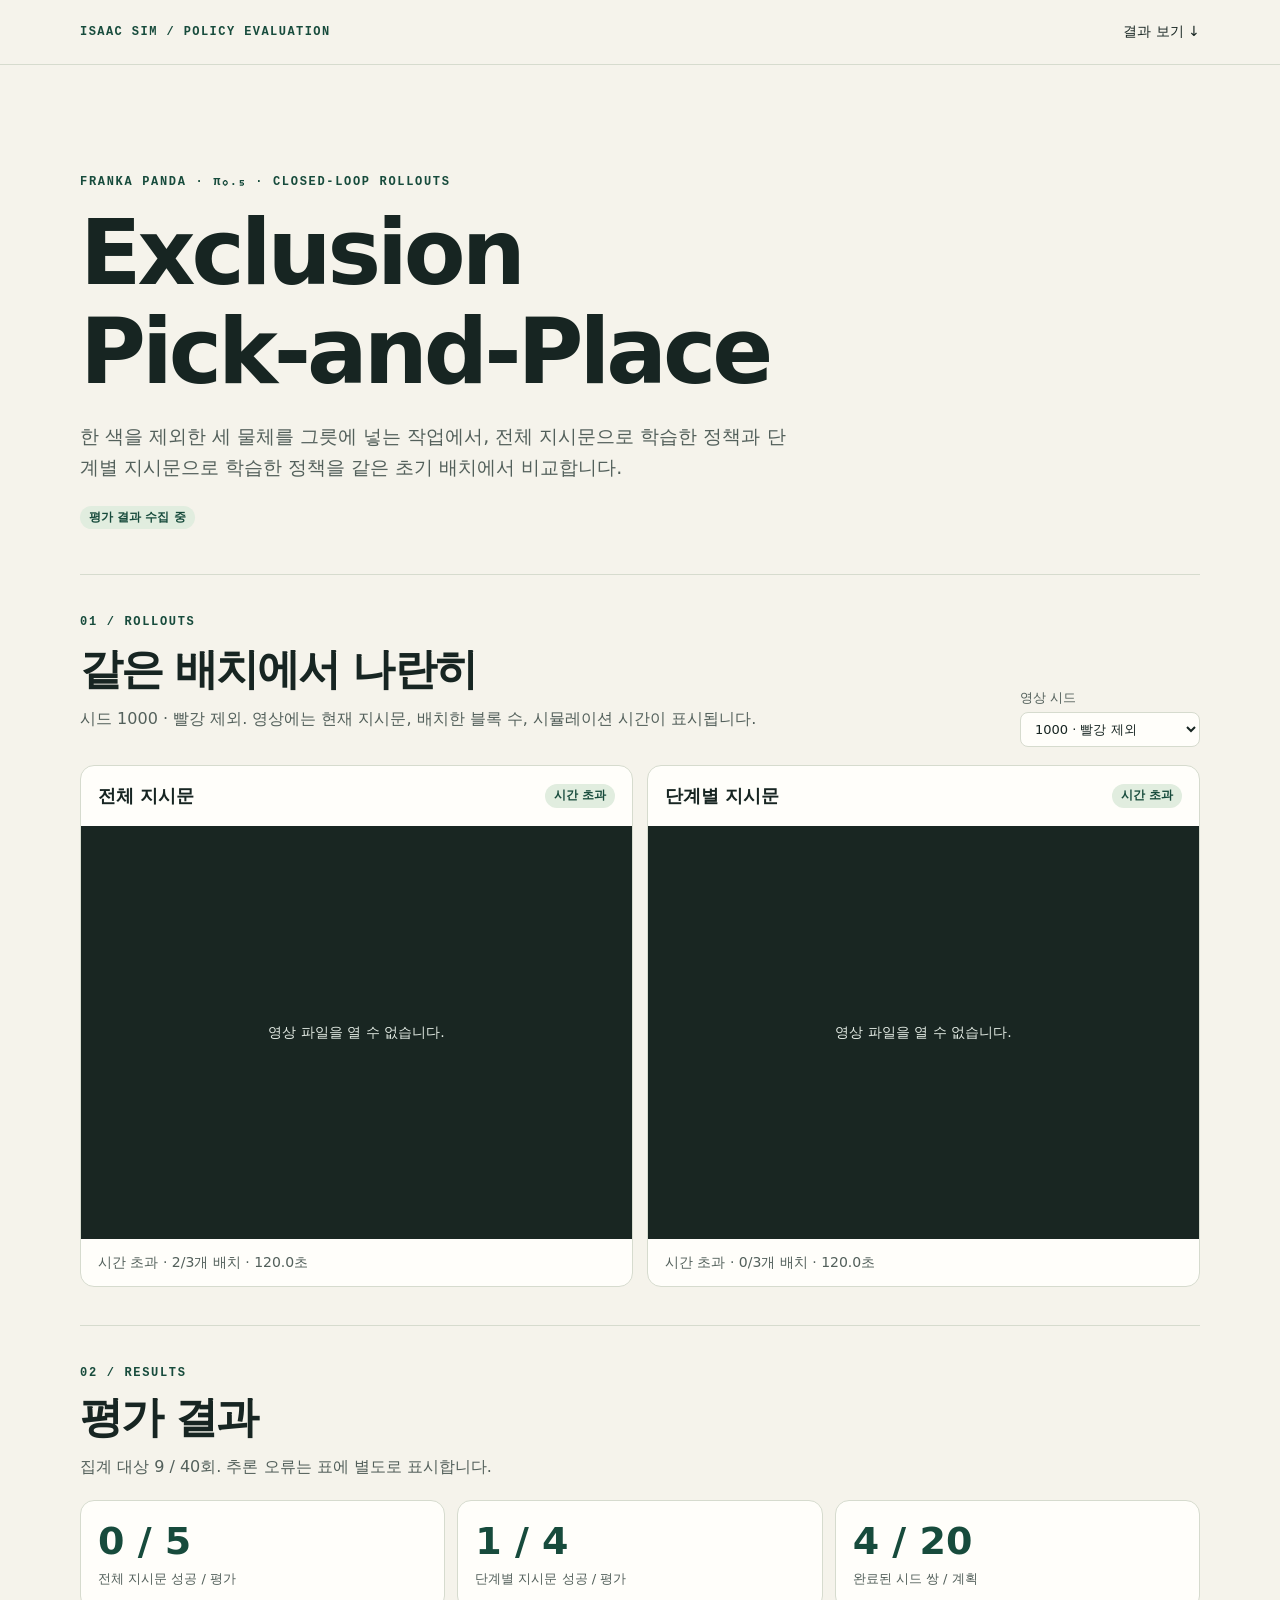
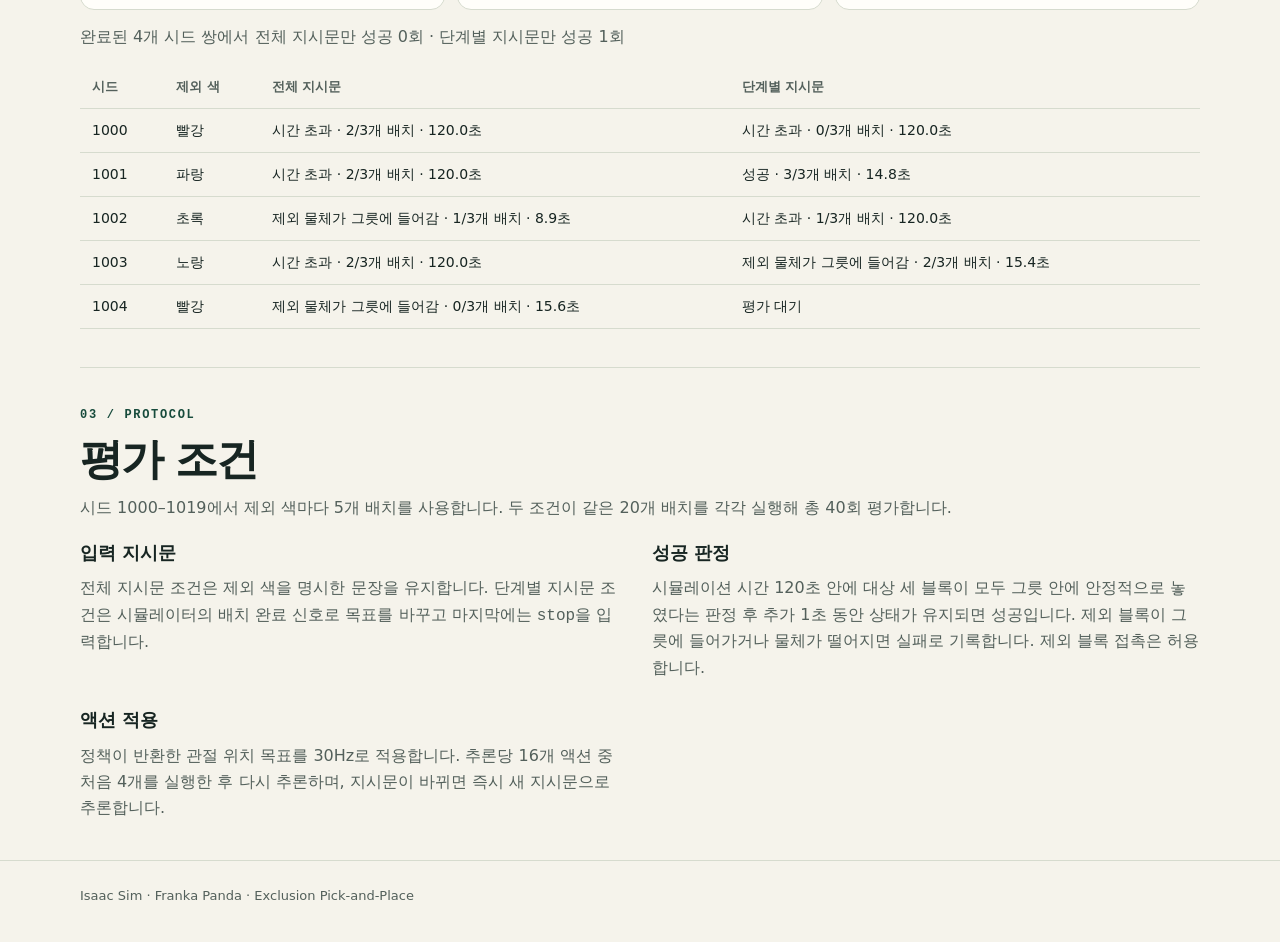
==== index.html @ 713e3135 "Publish initial Exclusion inference report with rollout videos" ====
<!doctype html>
<html lang="ko">
<head>
  <meta charset="utf-8">
  <meta name="viewport" content="width=device-width,initial-scale=1">
  <meta name="description" content="Isaac Sim의 Exclusion Pick-and-Place에서 두 π₀.₅ 정책을 같은 초기 배치로 비교합니다.">
  <title>Exclusion Pick-and-Place · π₀.₅ 평가</title>
  <style>
    :root { color-scheme:light; --paper:#f5f3eb; --ink:#172522; --muted:#53605b; --line:#d6dbce; --green:#174b3c; --chip:#e1eddf; --white:#fffefa; }
    * { box-sizing:border-box; }
    body { margin:0; background:var(--paper); color:var(--ink); font:16px/1.65 system-ui,sans-serif; }
    a { color:inherit; }
    button, select { font:inherit; }
    .wrap { width:min(1120px, calc(100% - 48px)); margin:auto; }
    .masthead { border-bottom:1px solid var(--line); }
    .masthead .wrap { min-height:64px; display:flex; align-items:center; justify-content:space-between; gap:12px; }
    .brand { color:var(--green); font:700 12px/1.4 ui-monospace,monospace; letter-spacing:.12em; }
    .masthead a { font-size:14px; text-decoration:none; }
    .hero { padding:clamp(48px,9vw,108px) 0 45px; }
    .eyebrow { margin:0 0 12px; color:var(--green); font:700 12px/1.5 ui-monospace,monospace; letter-spacing:.14em; }
    h1,h2,h3,p { margin-top:0; }
    h1,h2 { line-height:1.1; letter-spacing:-.045em; }
    h1 { max-width:870px; margin-bottom:20px; font-size:clamp(41px,8vw,90px); }
    h2 { font-size:clamp(27px,4vw,43px); margin-bottom:12px; }
    h3 { margin:0; font-size:18px; }
    .hero p:not(.eyebrow), .muted { color:var(--muted); }
    .hero p:not(.eyebrow) { max-width:720px; font-size:clamp(15px,2.2vw,19px); }
    .panel { border-top:1px solid var(--line); padding:38px 0; }
    .section-top { display:flex; align-items:end; justify-content:space-between; gap:16px; flex-wrap:wrap; }
    .section-top p { margin-bottom:15px; }
    .summary { display:grid; grid-template-columns:repeat(3,minmax(0,1fr)); gap:12px; margin-top:20px; }
    .stat,.clip { border:1px solid var(--line); border-radius:14px; background:var(--white); }
    .stat { padding:17px; }
    .stat strong { display:block; color:var(--green); font-size:clamp(24px,4vw,38px); line-height:1.25; font-variant-numeric:tabular-nums; }
    .stat span { font-size:13px; color:var(--muted); }
    .comparison { display:grid; grid-template-columns:1fr 1fr; gap:14px; margin-top:18px; }
    .clip { overflow:hidden; }
    .clip header { padding:15px 17px; display:flex; align-items:center; justify-content:space-between; gap:8px; flex-wrap:wrap; }
    .chip { display:inline-flex; align-items:center; border-radius:100px; background:var(--chip); color:var(--green); padding:2px 9px; font-size:12px; font-weight:650; }
    .film { aspect-ratio:4/3; background:#192622; color:#e2eae3; display:grid; place-items:center; text-align:center; }
    .film video { display:block; width:100%; height:100%; object-fit:contain; }
    .clip p { margin:0; padding:12px 17px; font-size:14px; color:var(--muted); }
    .clip .film p { color:inherit; }
    label { display:grid; gap:4px; color:var(--muted); font-size:13px; }
    select { min-width:180px; padding:8px 32px 8px 10px; border:1px solid var(--line); border-radius:8px; background:var(--white); color:var(--ink); }
    .table-scroll { overflow-x:auto; }
    table { width:100%; border-collapse:collapse; min-width:410px; font-variant-numeric:tabular-nums; }
    th,td { padding:10px 12px; border-bottom:1px solid var(--line); text-align:left; }
    th { font-size:13px; color:var(--muted); }
    td { font-size:14px; }
    .method { display:grid; grid-template-columns:1fr 1fr; gap:24px; }
    .method p { color:var(--muted); margin:8px 0 0; }
    footer { padding:24px 0 36px; border-top:1px solid var(--line); color:var(--muted); font-size:13px; }
    :focus-visible { outline:2px solid var(--green); outline-offset:3px; }
    @media (max-width:650px) {
      .wrap { width:calc(100% - 30px); }
      .comparison,.method { grid-template-columns:1fr; }
      .summary { gap:7px; }
      .stat { padding:10px 7px; }
      .stat span { font-size:11px; }
    }
  </style>
  <script src="./report.js" defer></script>
</head>
<body>
  <header class="masthead">
    <div class="wrap">
      <span class="brand">ISAAC SIM / POLICY EVALUATION</span>
      <a href="#results">결과 보기 ↓</a>
    </div>
  </header>
  <main class="wrap">
    <section class="hero" aria-labelledby="title">
      <p class="eyebrow">FRANKA PANDA · π₀.₅ · CLOSED-LOOP ROLLOUTS</p>
      <h1 id="title">Exclusion<br>Pick-and-Place</h1>
      <p>한 색을 제외한 세 물체를 그릇에 넣는 작업에서, 전체 지시문으로 학습한 정책과 단계별 지시문으로 학습한 정책을 같은 초기 배치에서 비교합니다.</p>
      <span class="chip" id="status" role="status">결과 확인 중</span>
    </section>
    <section class="panel" id="rollouts" aria-labelledby="rollouts-title">
      <div class="section-top">
        <div>
          <p class="eyebrow">01 / ROLLOUTS</p>
          <h2 id="rollouts-title">같은 배치에서 나란히</h2>
          <p class="muted" id="case-caption">영상에는 현재 지시문, 배치한 블록 수, 시뮬레이션 시간이 표시됩니다.</p>
        </div>
        <label>영상 시드
          <select id="seed" disabled><option>영상 대기 중</option></select>
        </label>
      </div>
      <div class="comparison" id="clips">
        <article class="clip">
          <header><h3>전체 지시문</h3></header>
          <div class="film"><p>영상 대기 중</p></div>
        </article>
        <article class="clip">
          <header><h3>단계별 지시문</h3></header>
          <div class="film"><p>영상 대기 중</p></div>
        </article>
      </div>
    </section>
    <section class="panel" id="results" aria-labelledby="results-title">
      <p class="eyebrow">02 / RESULTS</p>
      <h2 id="results-title">평가 결과</h2>
      <p class="muted" id="result-note">저장된 결과가 표시됩니다.</p>
      <div class="summary">
        <div class="stat"><strong id="full-count">—</strong><span>전체 지시문 성공 / 평가</span></div>
        <div class="stat"><strong id="subtask-count">—</strong><span>단계별 지시문 성공 / 평가</span></div>
        <div class="stat"><strong id="pair-count">—</strong><span>완료된 시드 쌍 / 계획</span></div>
      </div>
      <p class="muted" id="pair-note" style="margin-top:14px"></p>
      <div class="table-scroll">
        <table>
          <thead><tr><th scope="col">시드</th><th scope="col">제외 색</th><th scope="col">전체 지시문</th><th scope="col">단계별 지시문</th></tr></thead>
          <tbody id="rows"><tr><td colspan="4">저장된 평가 결과 대기 중</td></tr></tbody>
        </table>
      </div>
    </section>
    <section class="panel" aria-labelledby="method-title">
      <p class="eyebrow">03 / PROTOCOL</p>
      <h2 id="method-title">평가 조건</h2>
      <p class="muted">시드 1000–1019에서 제외 색마다 5개 배치를 사용합니다. 두 조건이 같은 20개 배치를 각각 실행해 총 40회 평가합니다.</p>
      <div class="method">
        <article><h3>입력 지시문</h3><p>전체 지시문 조건은 제외 색을 명시한 문장을 유지합니다. 단계별 지시문 조건은 시뮬레이터의 배치 완료 신호로 목표를 바꾸고 마지막에는 <code>stop</code>을 입력합니다.</p></article>
        <article><h3>성공 판정</h3><p>시뮬레이션 시간 120초 안에 대상 세 블록이 모두 그릇 안에 안정적으로 놓였다는 판정 후 추가 1초 동안 상태가 유지되면 성공입니다. 제외 블록이 그릇에 들어가거나 물체가 떨어지면 실패로 기록합니다. 제외 블록 접촉은 허용합니다.</p></article>
        <article><h3>액션 적용</h3><p>정책이 반환한 관절 위치 목표를 30Hz로 적용합니다. 추론당 16개 액션 중 처음 4개를 실행한 후 다시 추론하며, 지시문이 바뀌면 즉시 새 지시문으로 추론합니다.</p></article>
      </div>
    </section>
  </main>
  <footer><div class="wrap">Isaac Sim · Franka Panda · Exclusion Pick-and-Place</div></footer>
</body>
</html>
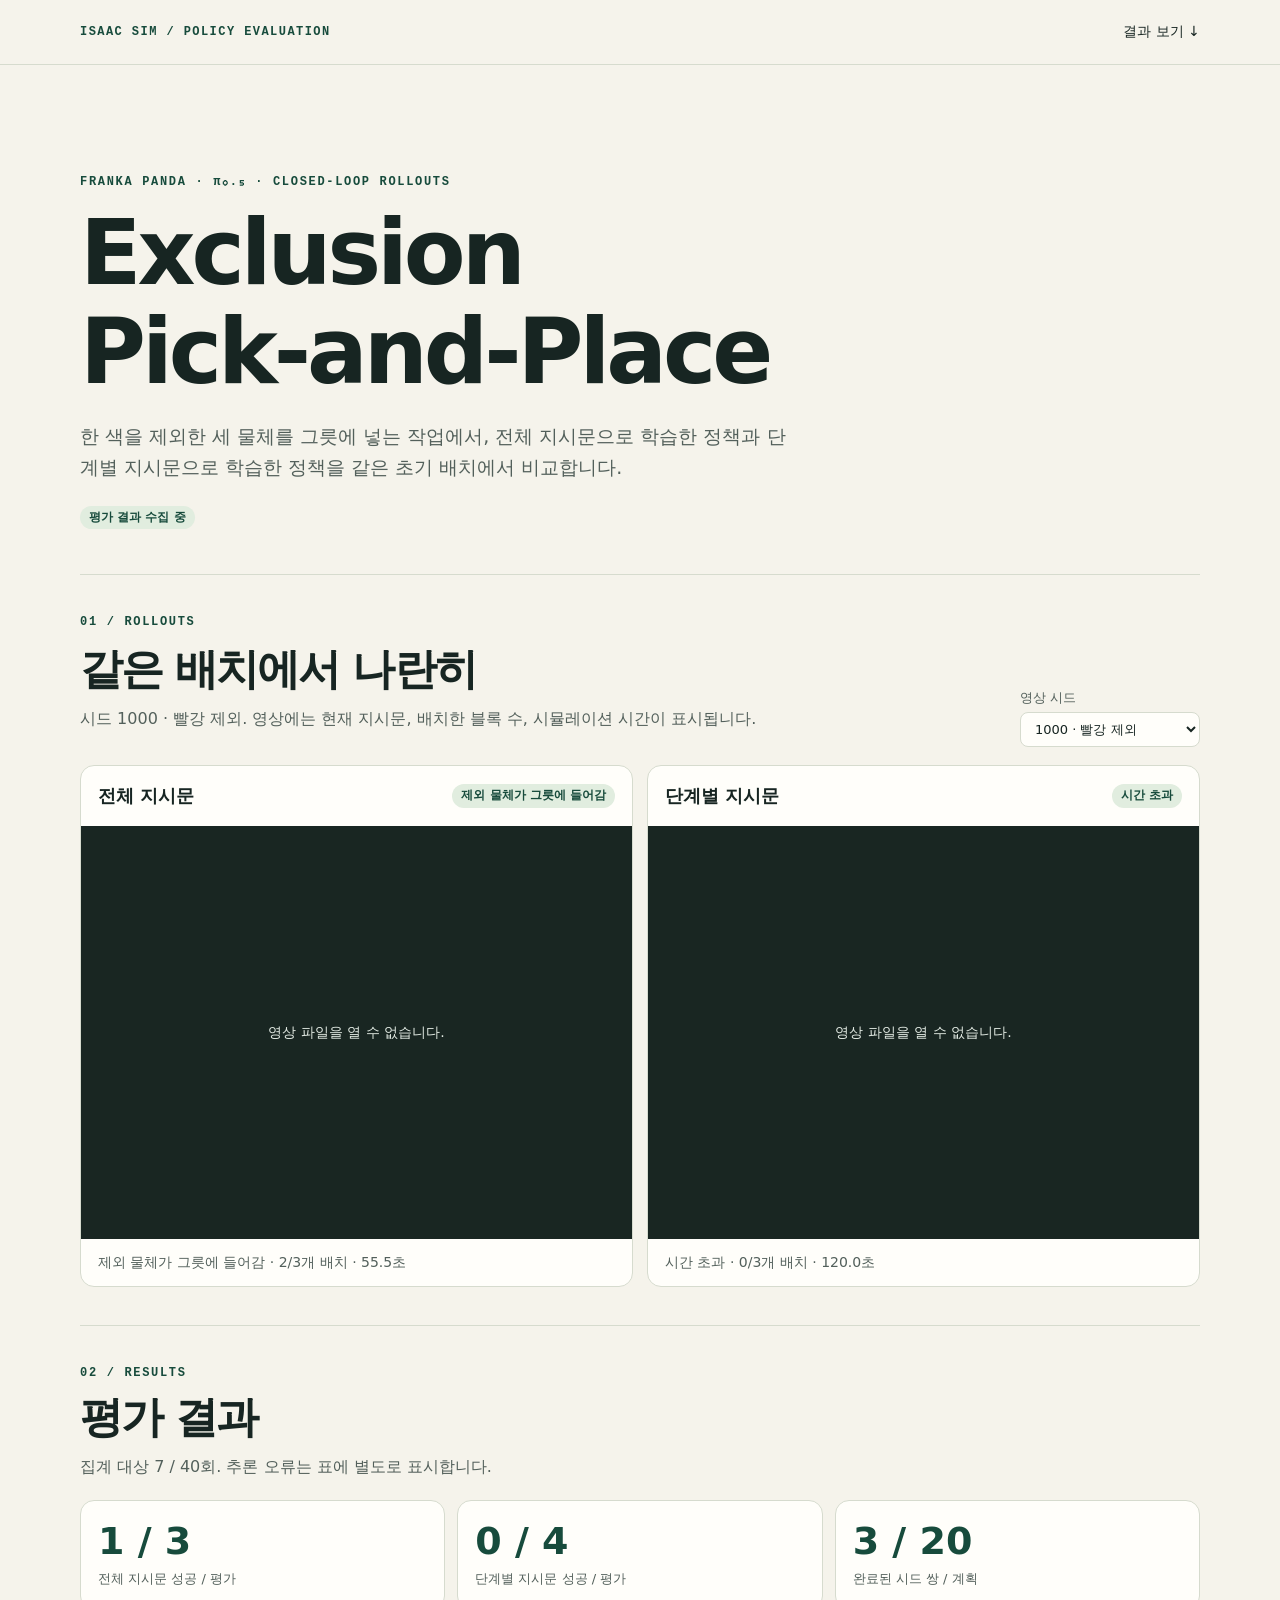
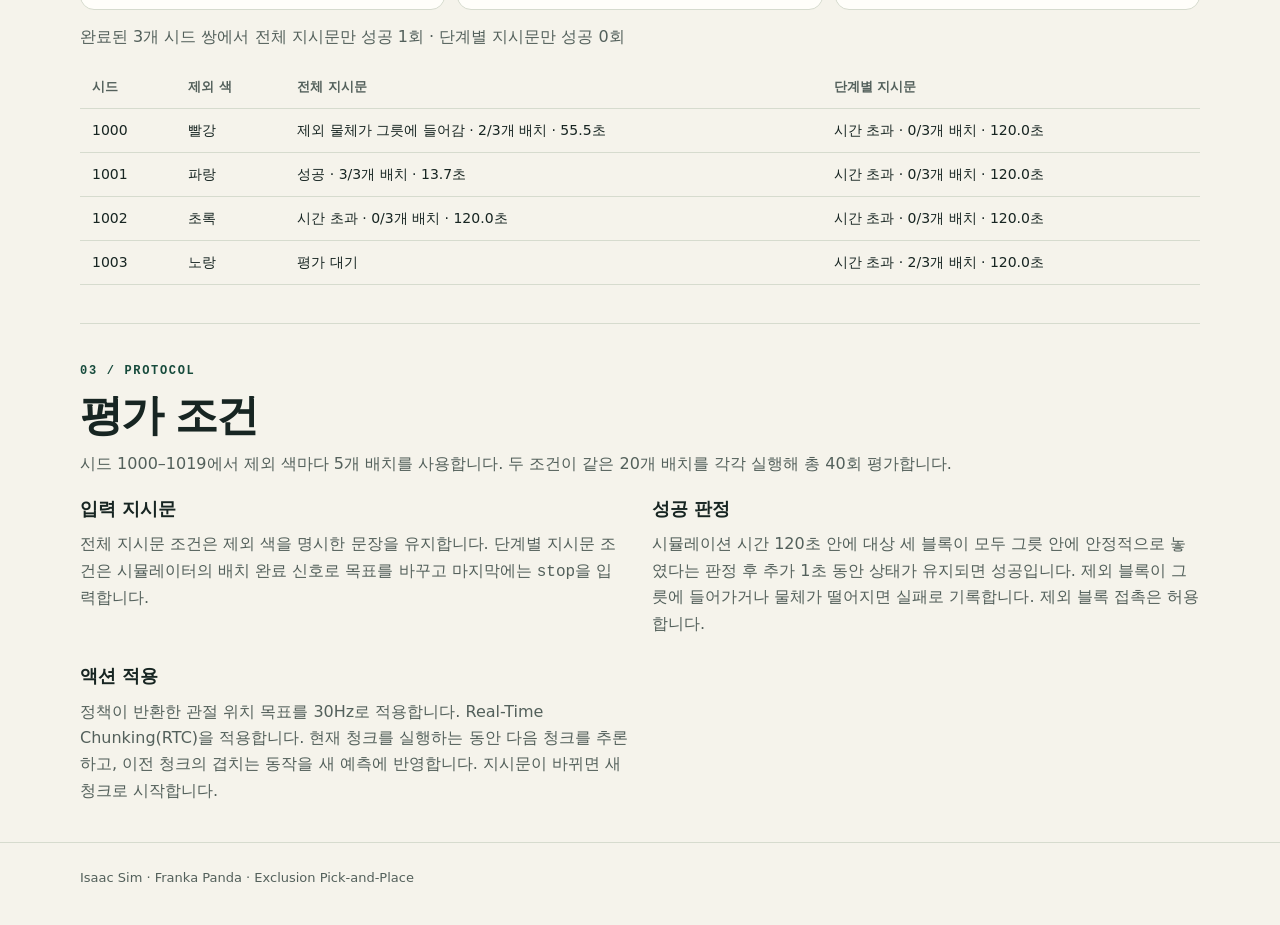
==== commit 286124eb: "Publish completed RTC rollouts (7/40)" ====
--- a/index.html
+++ b/index.html
@@ -122,7 +122,7 @@
       <div class="method">
         <article><h3>입력 지시문</h3><p>전체 지시문 조건은 제외 색을 명시한 문장을 유지합니다. 단계별 지시문 조건은 시뮬레이터의 배치 완료 신호로 목표를 바꾸고 마지막에는 <code>stop</code>을 입력합니다.</p></article>
         <article><h3>성공 판정</h3><p>시뮬레이션 시간 120초 안에 대상 세 블록이 모두 그릇 안에 안정적으로 놓였다는 판정 후 추가 1초 동안 상태가 유지되면 성공입니다. 제외 블록이 그릇에 들어가거나 물체가 떨어지면 실패로 기록합니다. 제외 블록 접촉은 허용합니다.</p></article>
-        <article><h3>액션 적용</h3><p>정책이 반환한 관절 위치 목표를 30Hz로 적용합니다. 추론당 16개 액션 중 처음 4개를 실행한 후 다시 추론하며, 지시문이 바뀌면 즉시 새 지시문으로 추론합니다.</p></article>
+        <article><h3>액션 적용</h3><p>정책이 반환한 관절 위치 목표를 30Hz로 적용합니다. Real-Time Chunking(RTC)을 적용합니다. 현재 청크를 실행하는 동안 다음 청크를 추론하고, 이전 청크의 겹치는 동작을 새 예측에 반영합니다. 지시문이 바뀌면 새 청크로 시작합니다.</p></article>
       </div>
     </section>
   </main>
